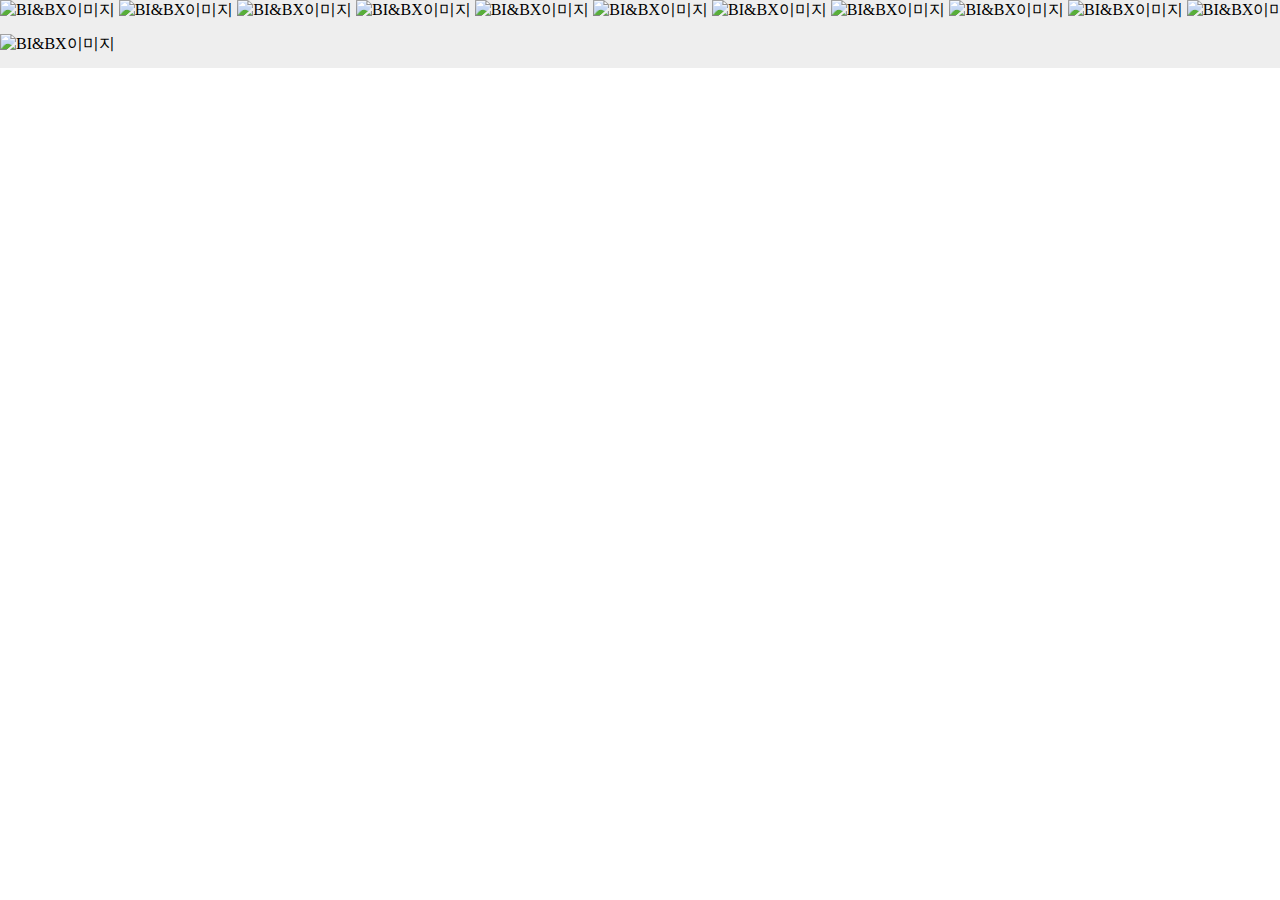
==== banner.html @ 3701a98b "Add files via upload" ====
<!DOCTYPE html>
<html lang="ko">
<head>
    <meta charset="UTF-8">
    <meta http-equiv="X-UA-Compatible" content="IE=edge">
    <meta name="viewport" content="width=device-width, initial-scale=1.0">
    <meta name="viewport" content="width=1400">
    <title>event&advertising banner</title>
    <link href="icon2.png" rel="icon" type="image/png" sizes="32X32">
</head>

<style> 
    *{margin: 0; padding: 0;}
    .box {background-color: #eee;}
    .box_inner {width: 1320px; margin: 0 auto;}
    img {width: 100%; padding-bottom: 1%;}
</style>


<body>

    <div class="box">
        <div class="box_inner">
        <img src="images/event_ad.jpg" alt="BI&BX이미지">
        <img src="images/event_ad2.jpg" alt="BI&BX이미지">
        <img src="images/event_ad3.jpg" alt="BI&BX이미지">
        <img src="images/event_ad4.jpg" alt="BI&BX이미지">
        <img src="images/event_ad5.jpg" alt="BI&BX이미지">
        <img src="images/event_ad6.jpg" alt="BI&BX이미지">
        <img src="images/event_ad7.jpg" alt="BI&BX이미지">
        <img src="images/event_ad8.jpg" alt="BI&BX이미지">
        <img src="images/event_ad9.jpg" alt="BI&BX이미지">
        <img src="images/event_ad10.jpg" alt="BI&BX이미지">
        <img src="images/event_ad11.jpg" alt="BI&BX이미지">
        <img src="images/event_ad12.jpg" alt="BI&BX이미지">
      
        </div>
    </div>
    
</body>
</html>
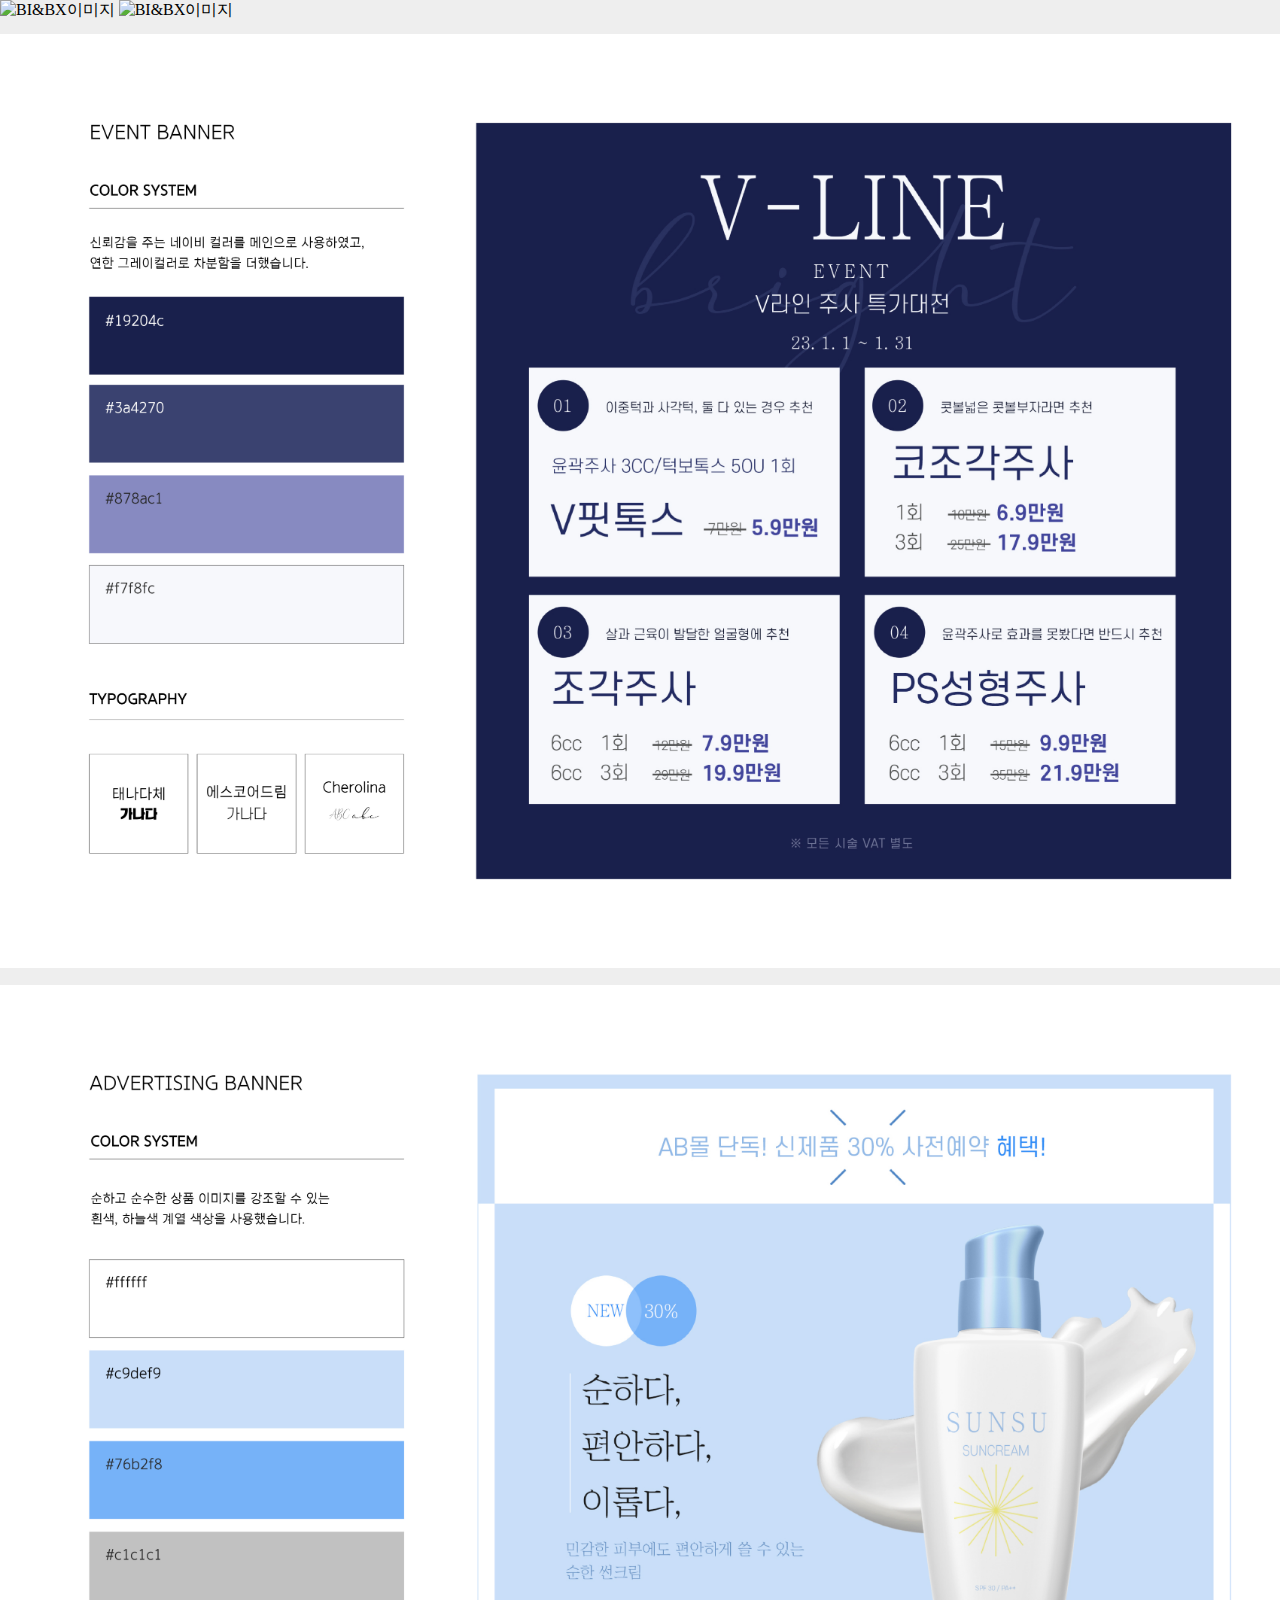
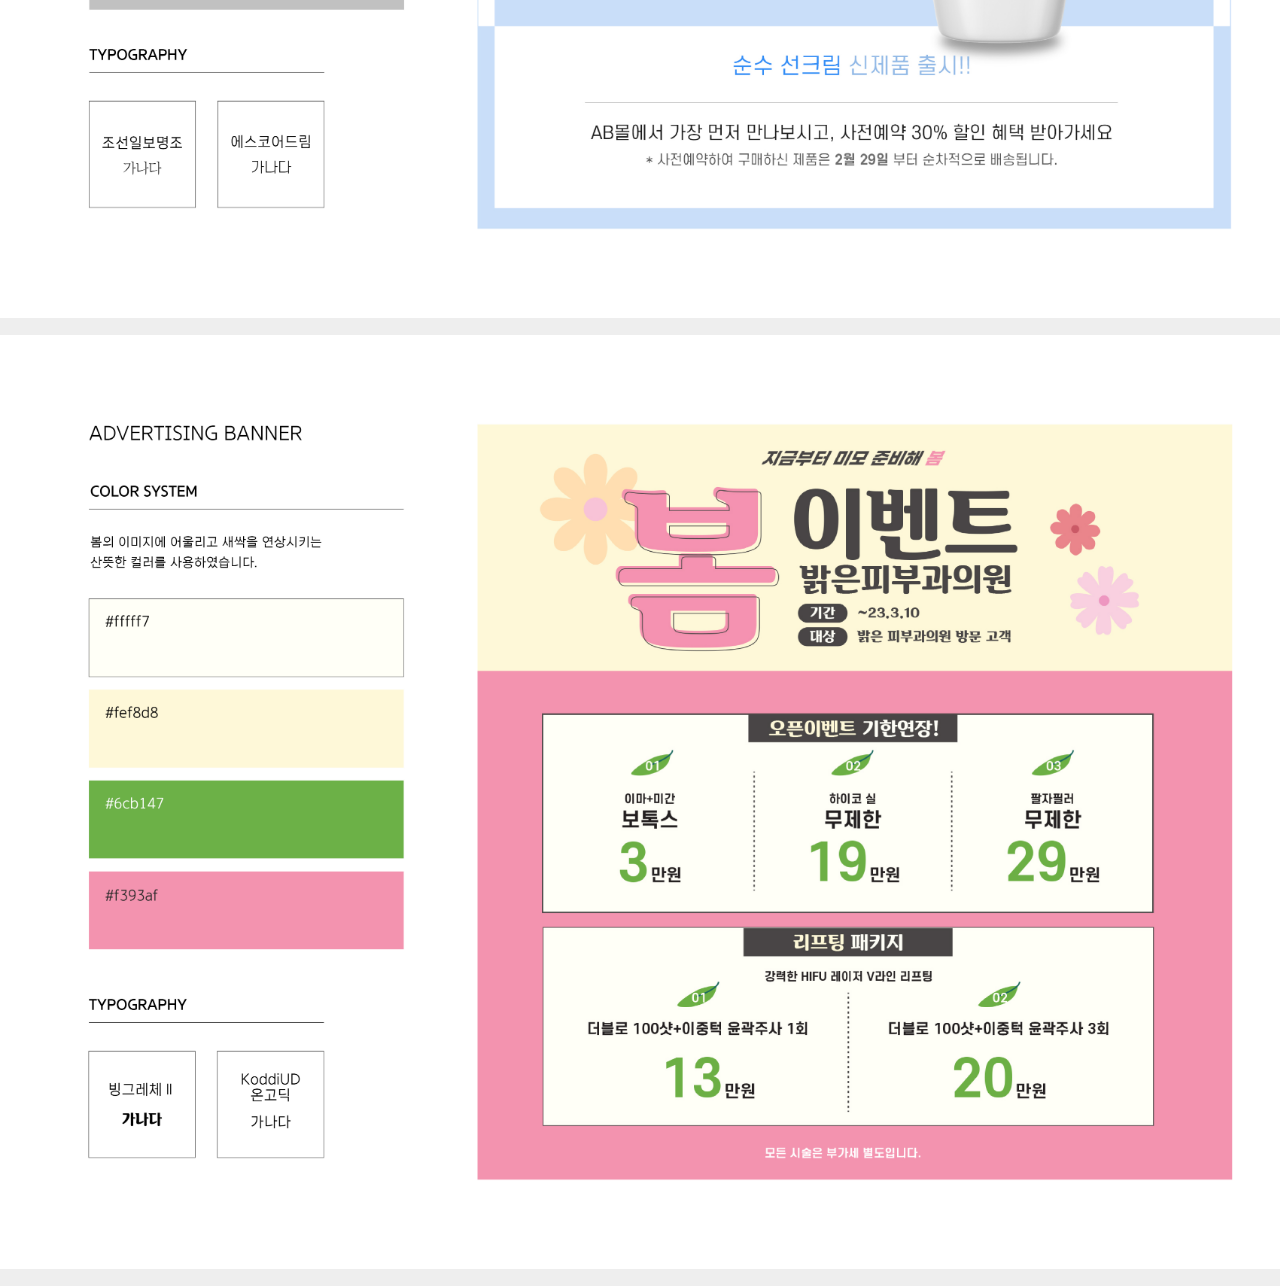
==== commit 46819a67: "Add files via upload" ====
--- a/banner.html
+++ b/banner.html
@@ -26,13 +26,13 @@
         <img src="images/event_ad3.jpg" alt="BI&BX이미지">
         <img src="images/event_ad4.jpg" alt="BI&BX이미지">
         <img src="images/event_ad5.jpg" alt="BI&BX이미지">
-        <img src="images/event_ad6.jpg" alt="BI&BX이미지">
+        <!-- <img src="images/event_ad6.jpg" alt="BI&BX이미지">
         <img src="images/event_ad7.jpg" alt="BI&BX이미지">
         <img src="images/event_ad8.jpg" alt="BI&BX이미지">
         <img src="images/event_ad9.jpg" alt="BI&BX이미지">
         <img src="images/event_ad10.jpg" alt="BI&BX이미지">
         <img src="images/event_ad11.jpg" alt="BI&BX이미지">
-        <img src="images/event_ad12.jpg" alt="BI&BX이미지">
+        <img src="images/event_ad12.jpg" alt="BI&BX이미지"> -->
       
         </div>
     </div>
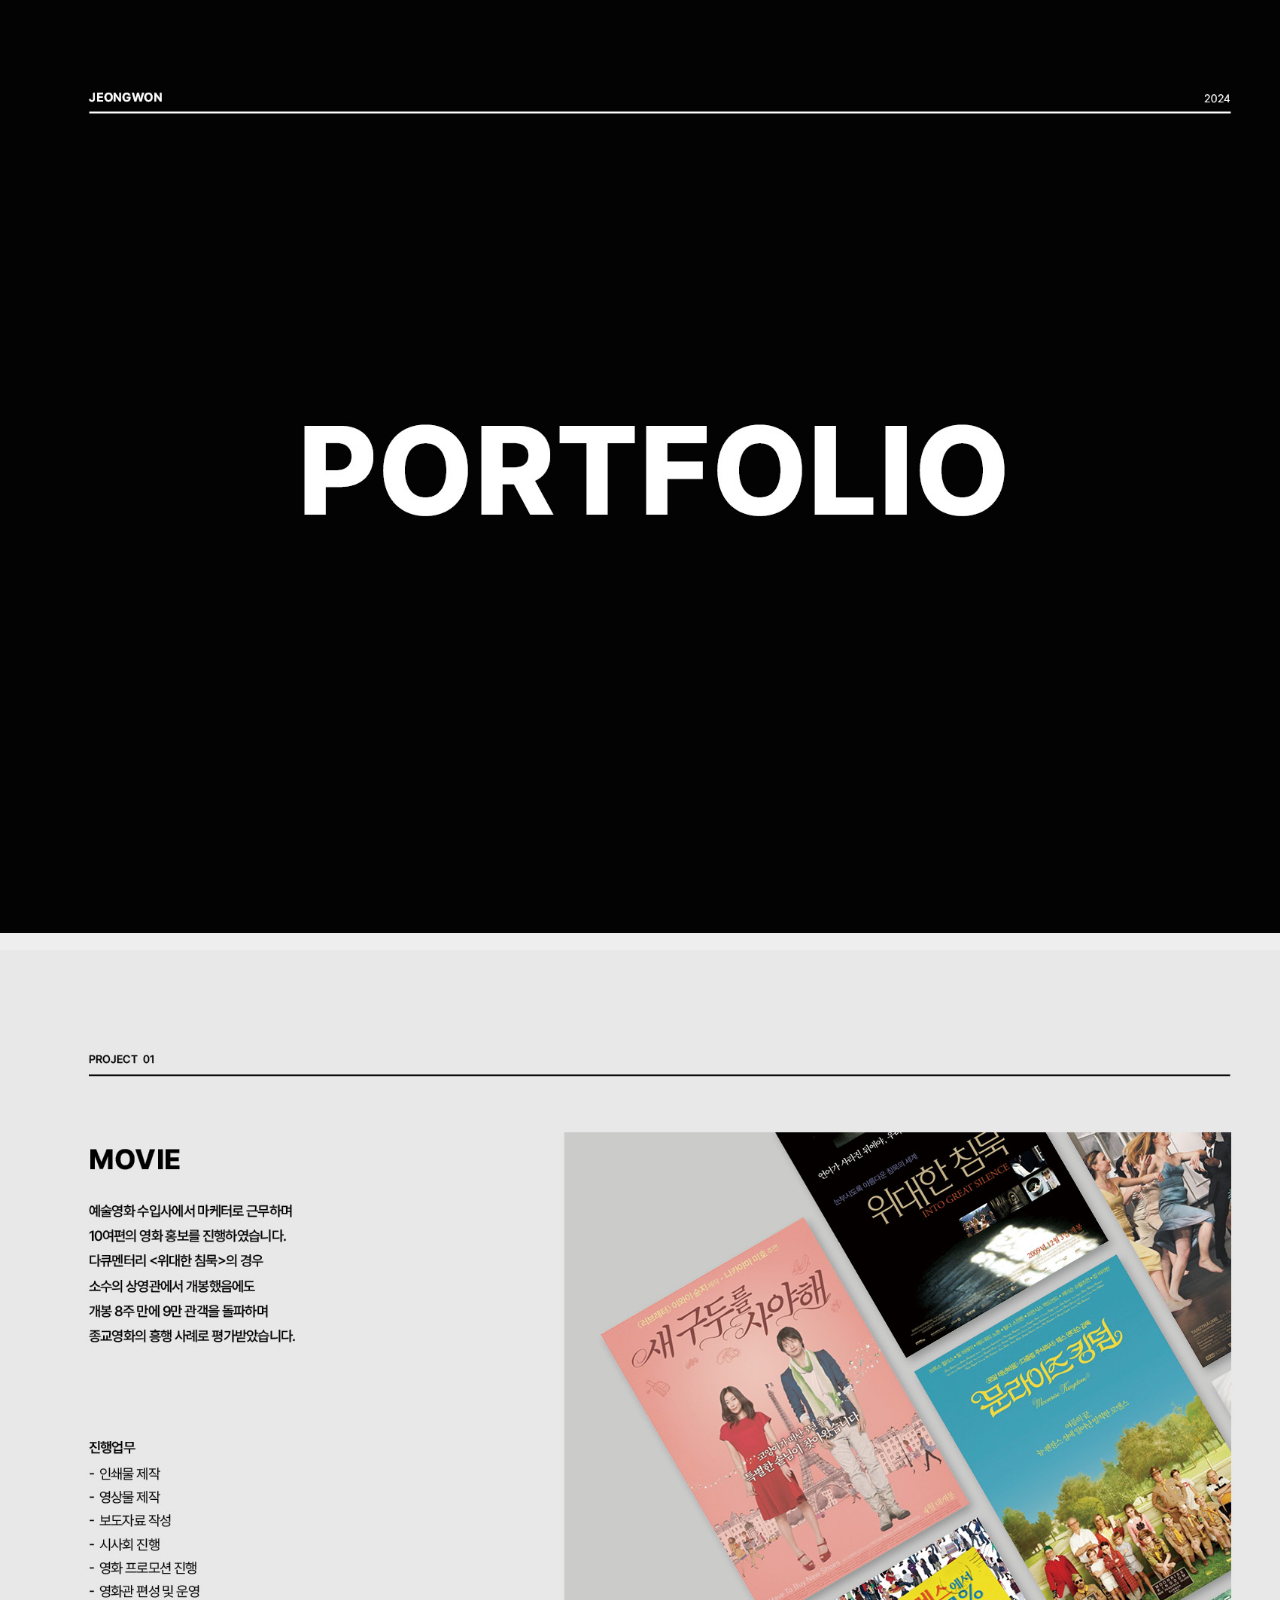
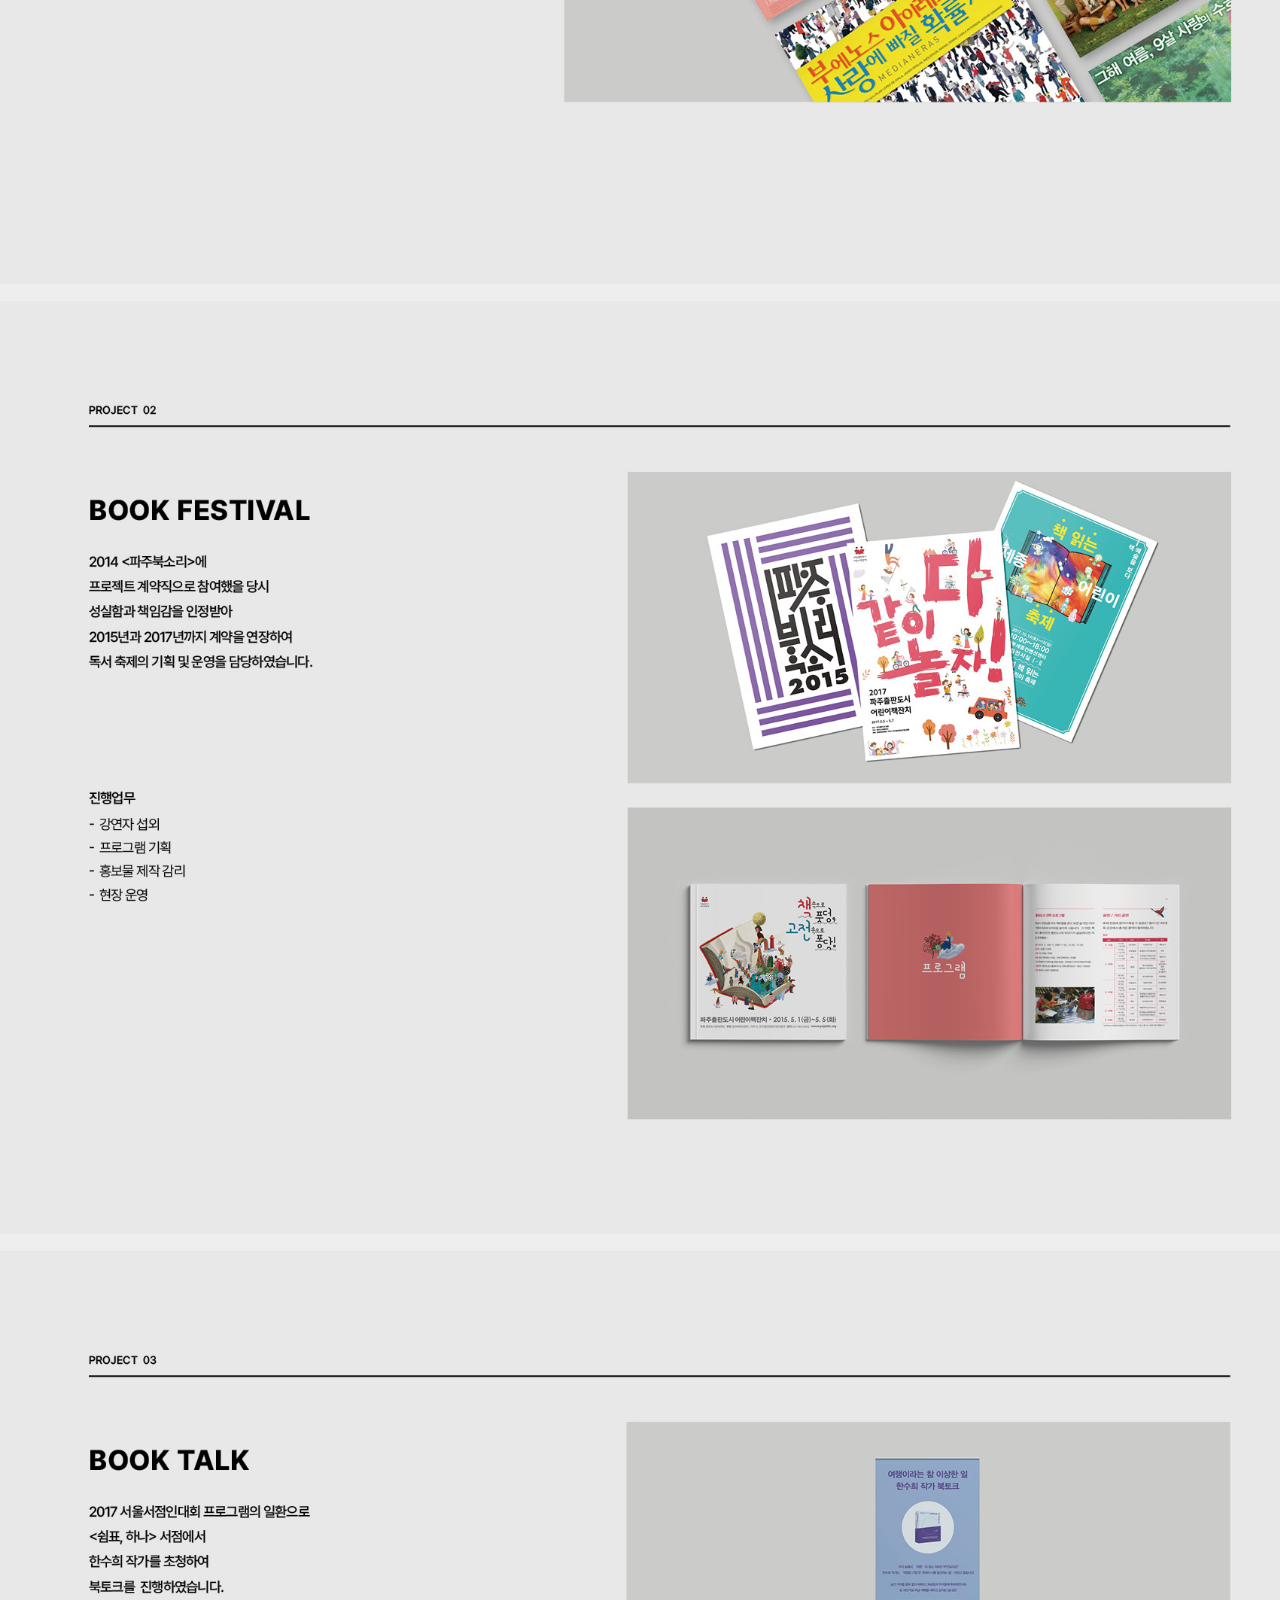
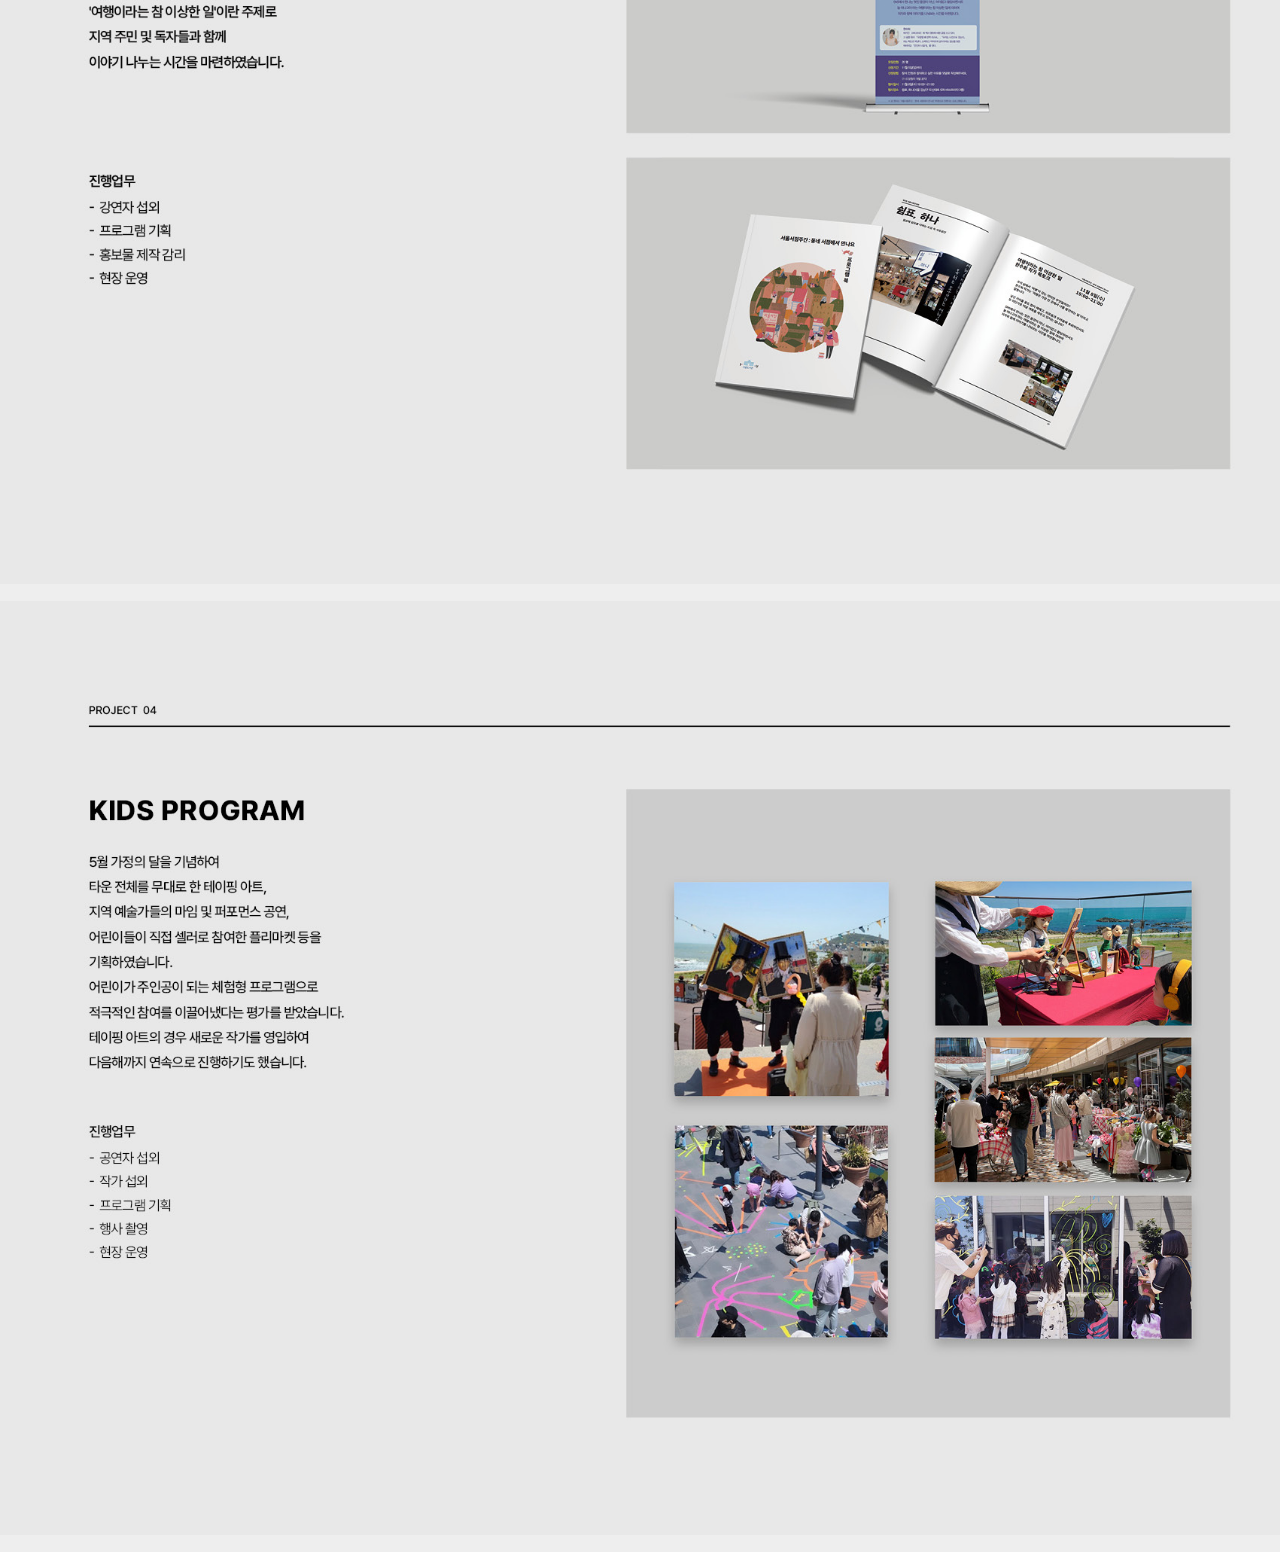
==== commit 5e862fa2: "Add files via upload" ====
--- a/banner.html
+++ b/banner.html
@@ -5,7 +5,7 @@
     <meta http-equiv="X-UA-Compatible" content="IE=edge">
     <meta name="viewport" content="width=device-width, initial-scale=1.0">
     <meta name="viewport" content="width=1400">
-    <title>event&advertising banner</title>
+    <title>portfolio</title>
     <link href="icon2.png" rel="icon" type="image/png" sizes="32X32">
 </head>
 
@@ -21,11 +21,11 @@
 
     <div class="box">
         <div class="box_inner">
-        <img src="images/event_ad.jpg" alt="BI&BX이미지">
-        <img src="images/event_ad2.jpg" alt="BI&BX이미지">
-        <img src="images/event_ad3.jpg" alt="BI&BX이미지">
-        <img src="images/event_ad4.jpg" alt="BI&BX이미지">
-        <img src="images/event_ad5.jpg" alt="BI&BX이미지">
+        <img src="images/portfolio_01.jpg" alt="BI&BX이미지">
+        <img src="images/portfolio_02.jpg" alt="BI&BX이미지">
+        <img src="images/portfolio_03.jpg" alt="BI&BX이미지">
+        <img src="images/portfolio_04.jpg" alt="BI&BX이미지">
+        <img src="images/portfolio_05.jpg" alt="BI&BX이미지">
         <!-- <img src="images/event_ad6.jpg" alt="BI&BX이미지">
         <img src="images/event_ad7.jpg" alt="BI&BX이미지">
         <img src="images/event_ad8.jpg" alt="BI&BX이미지">
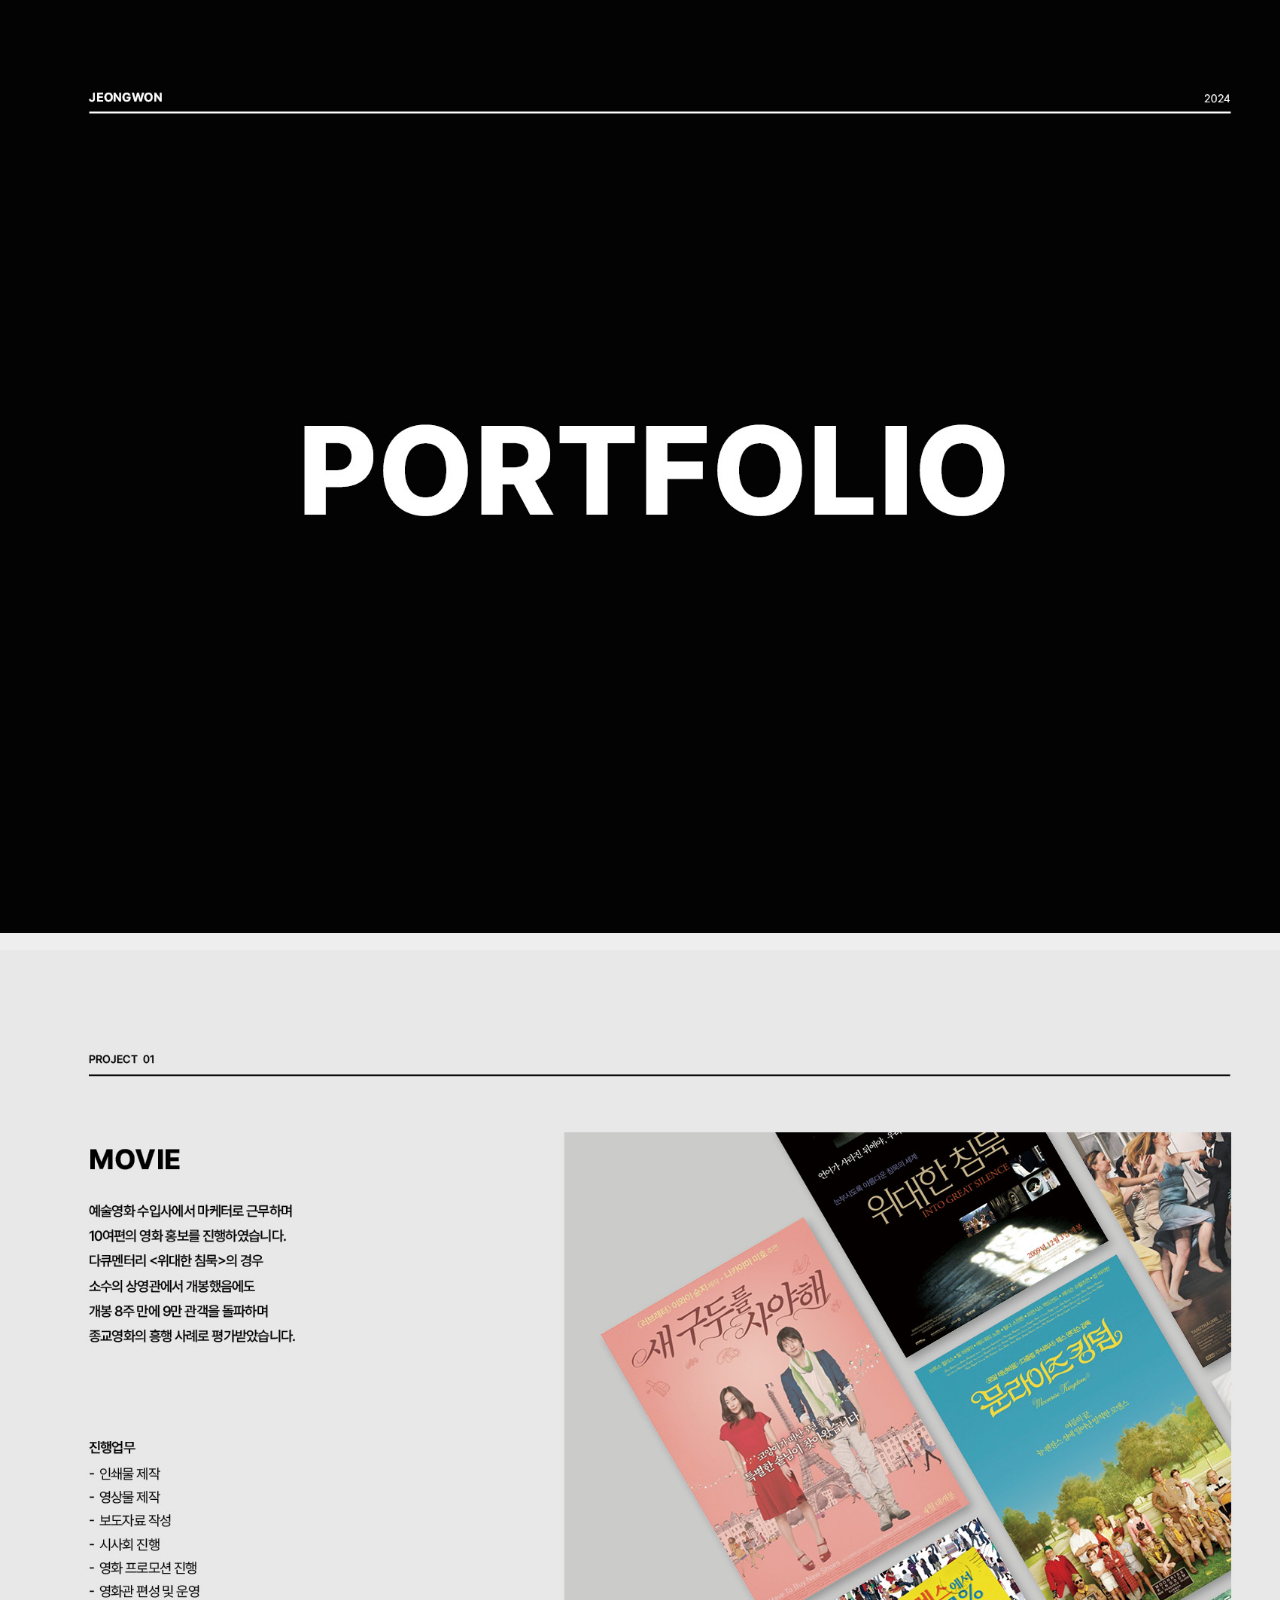
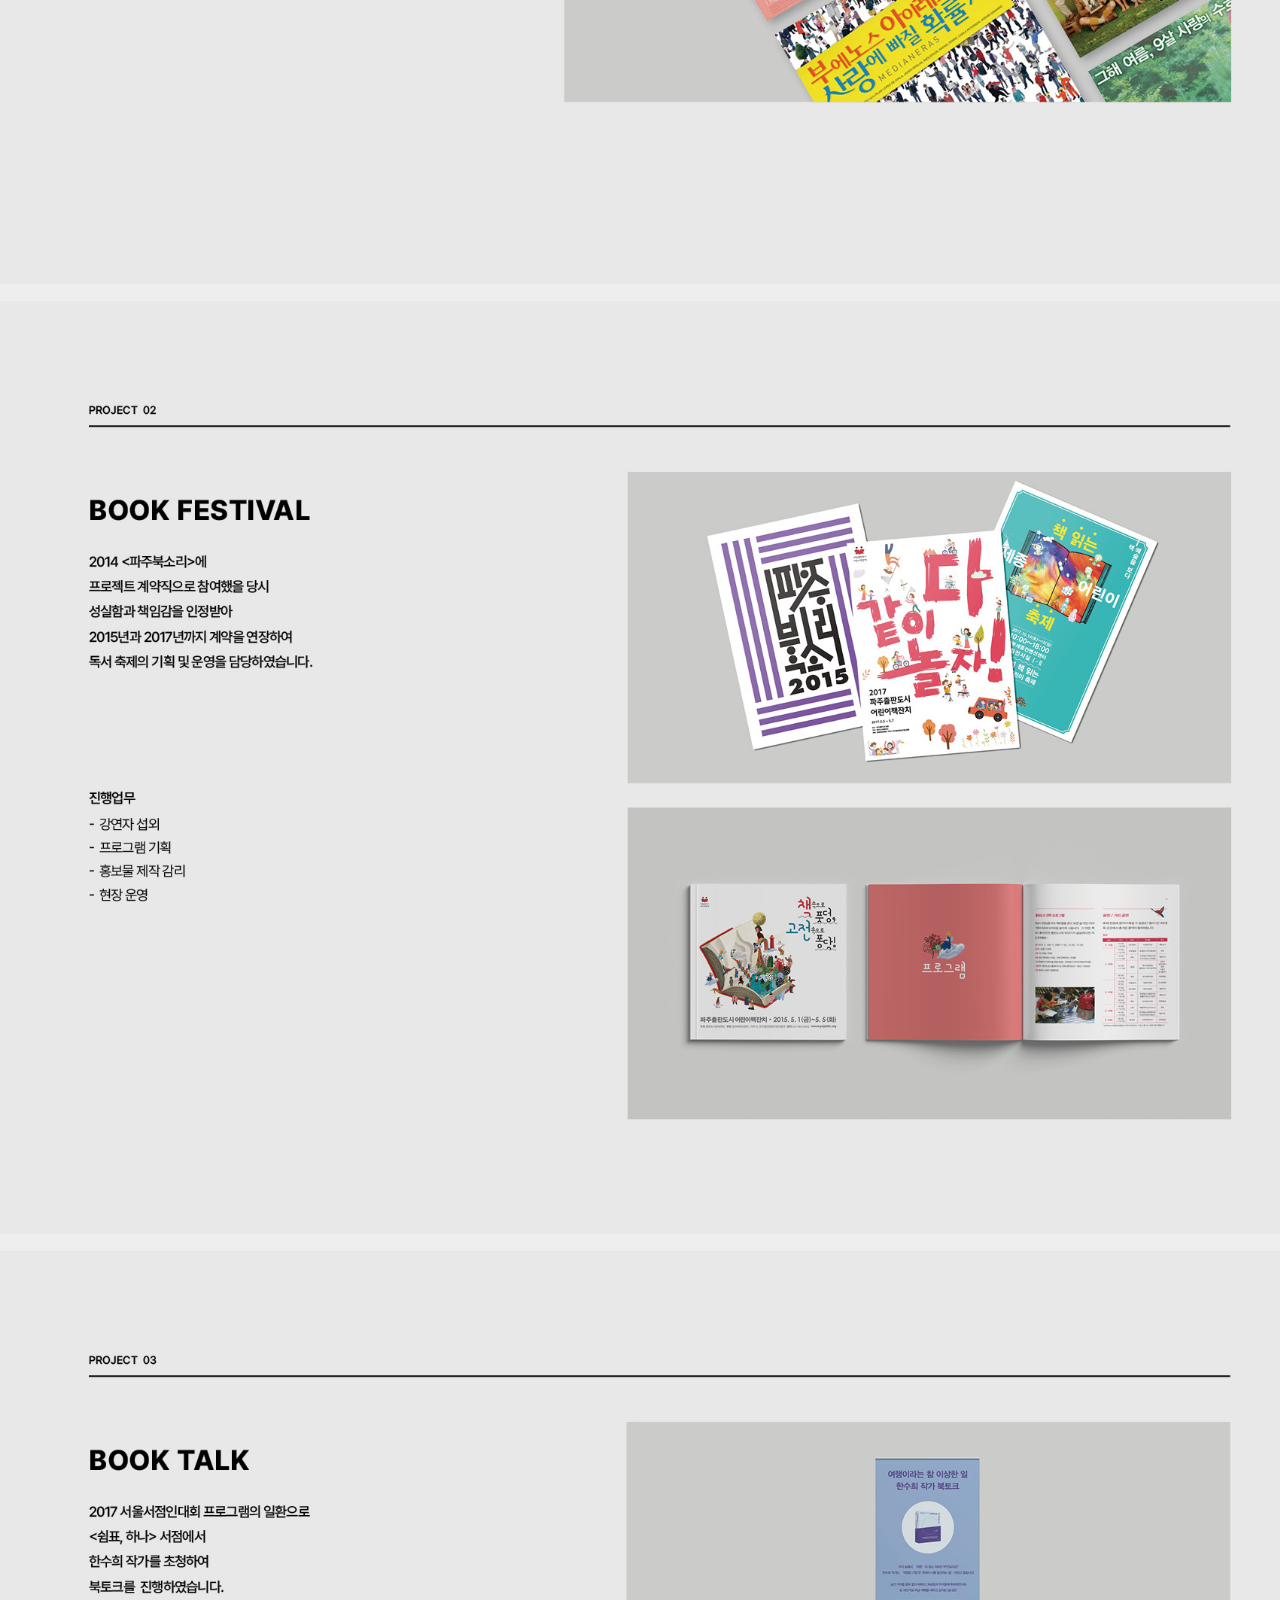
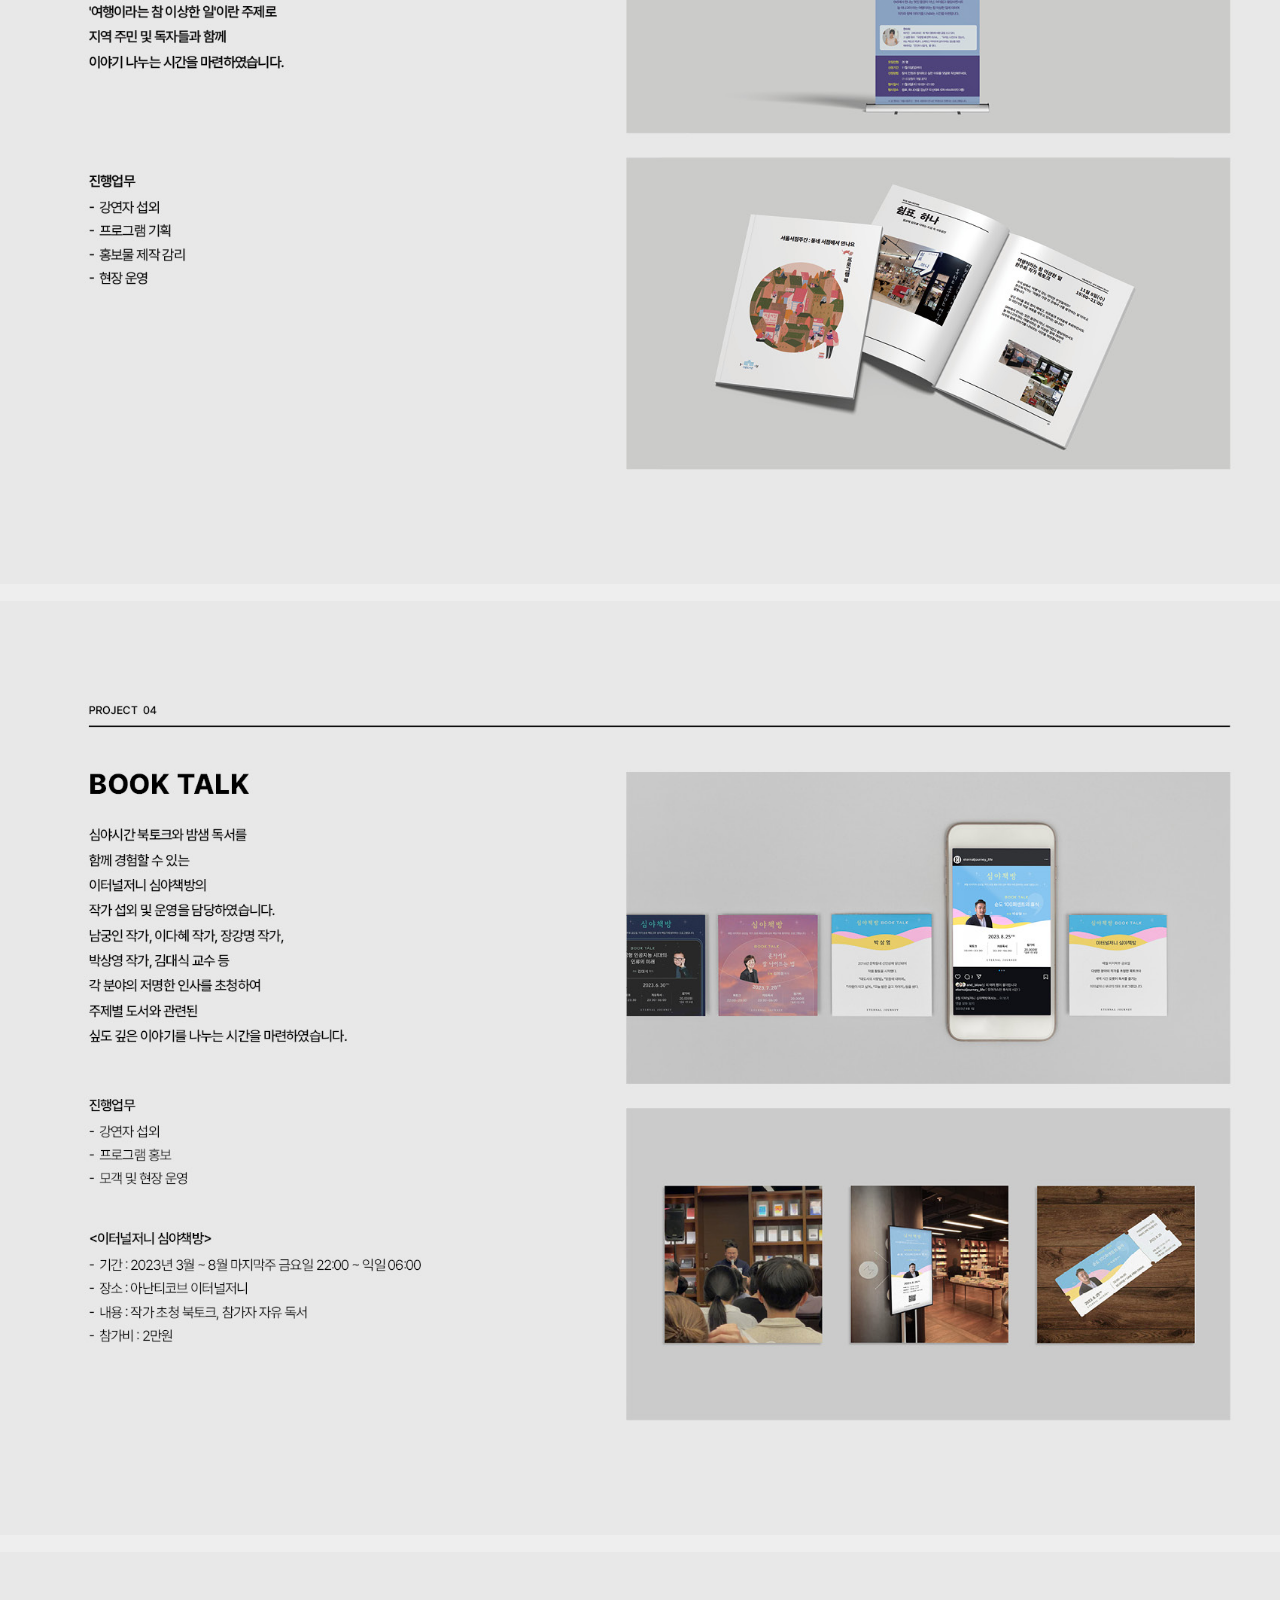
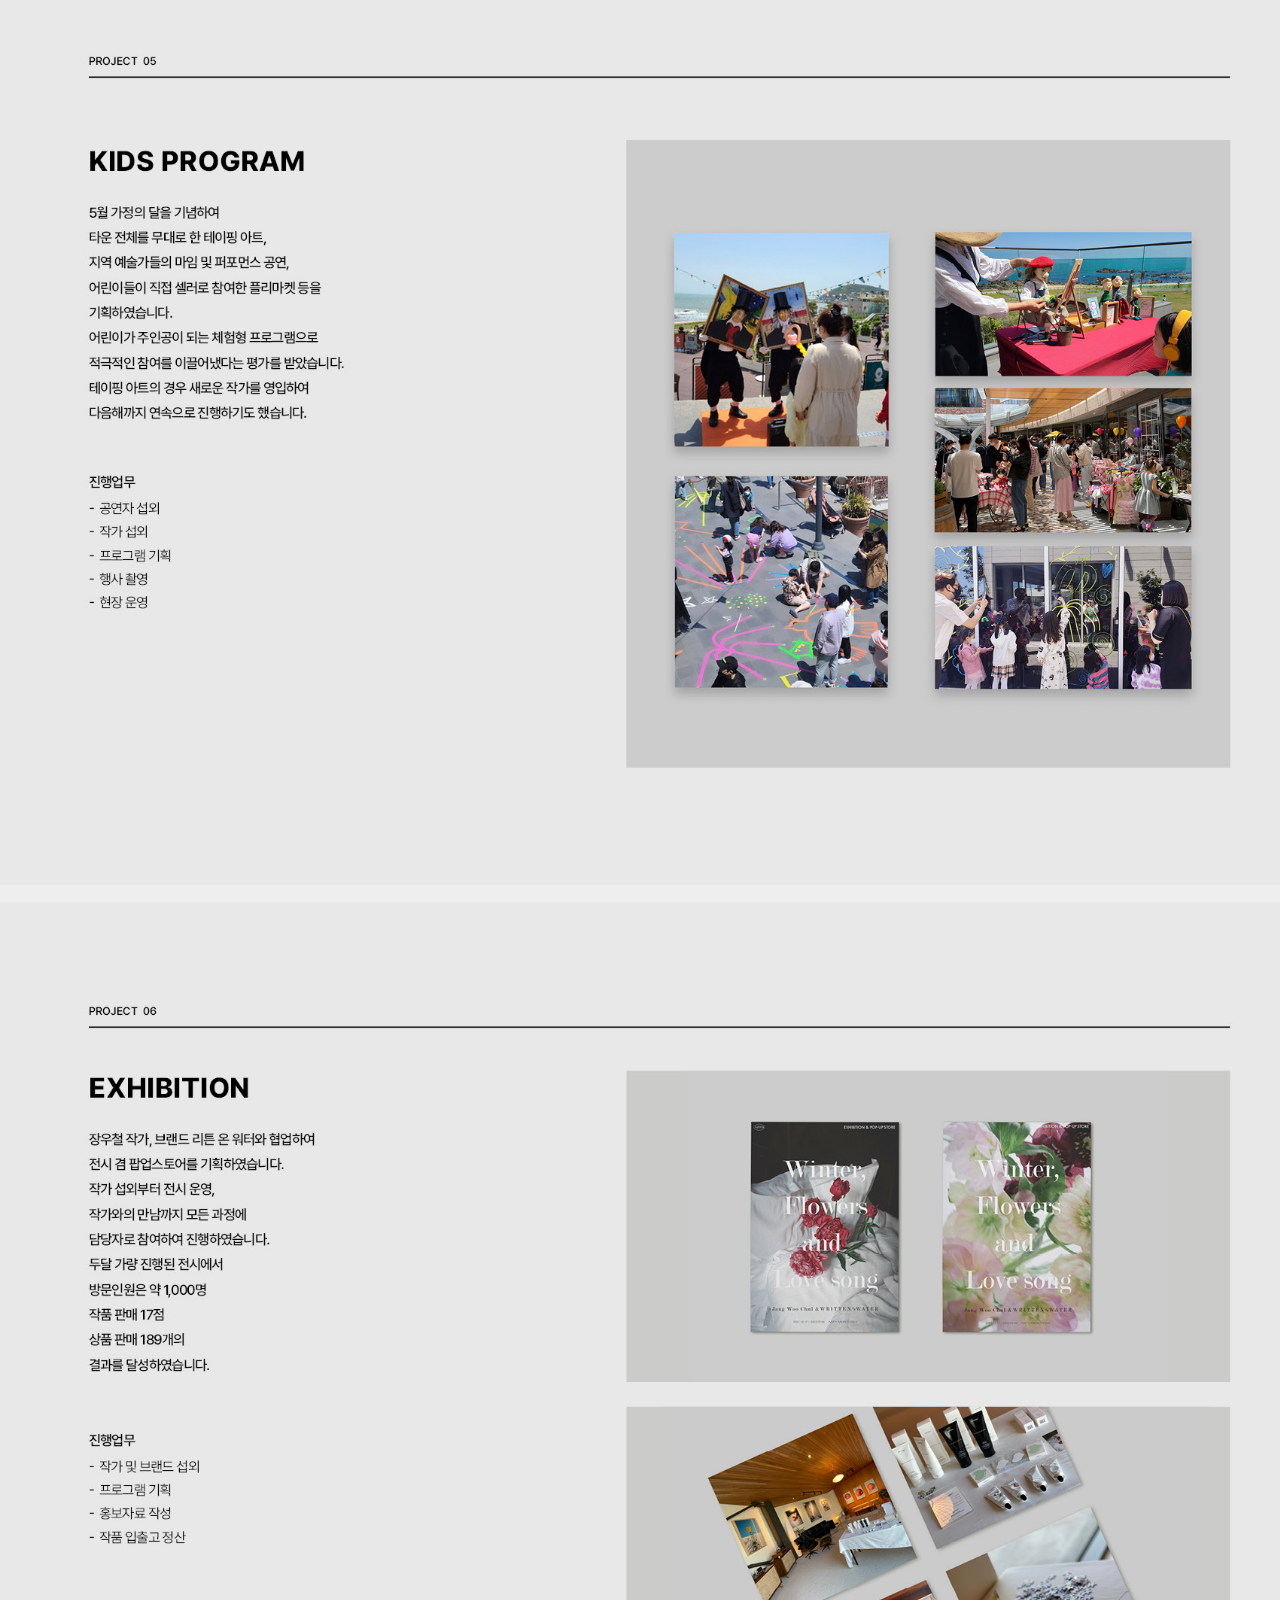
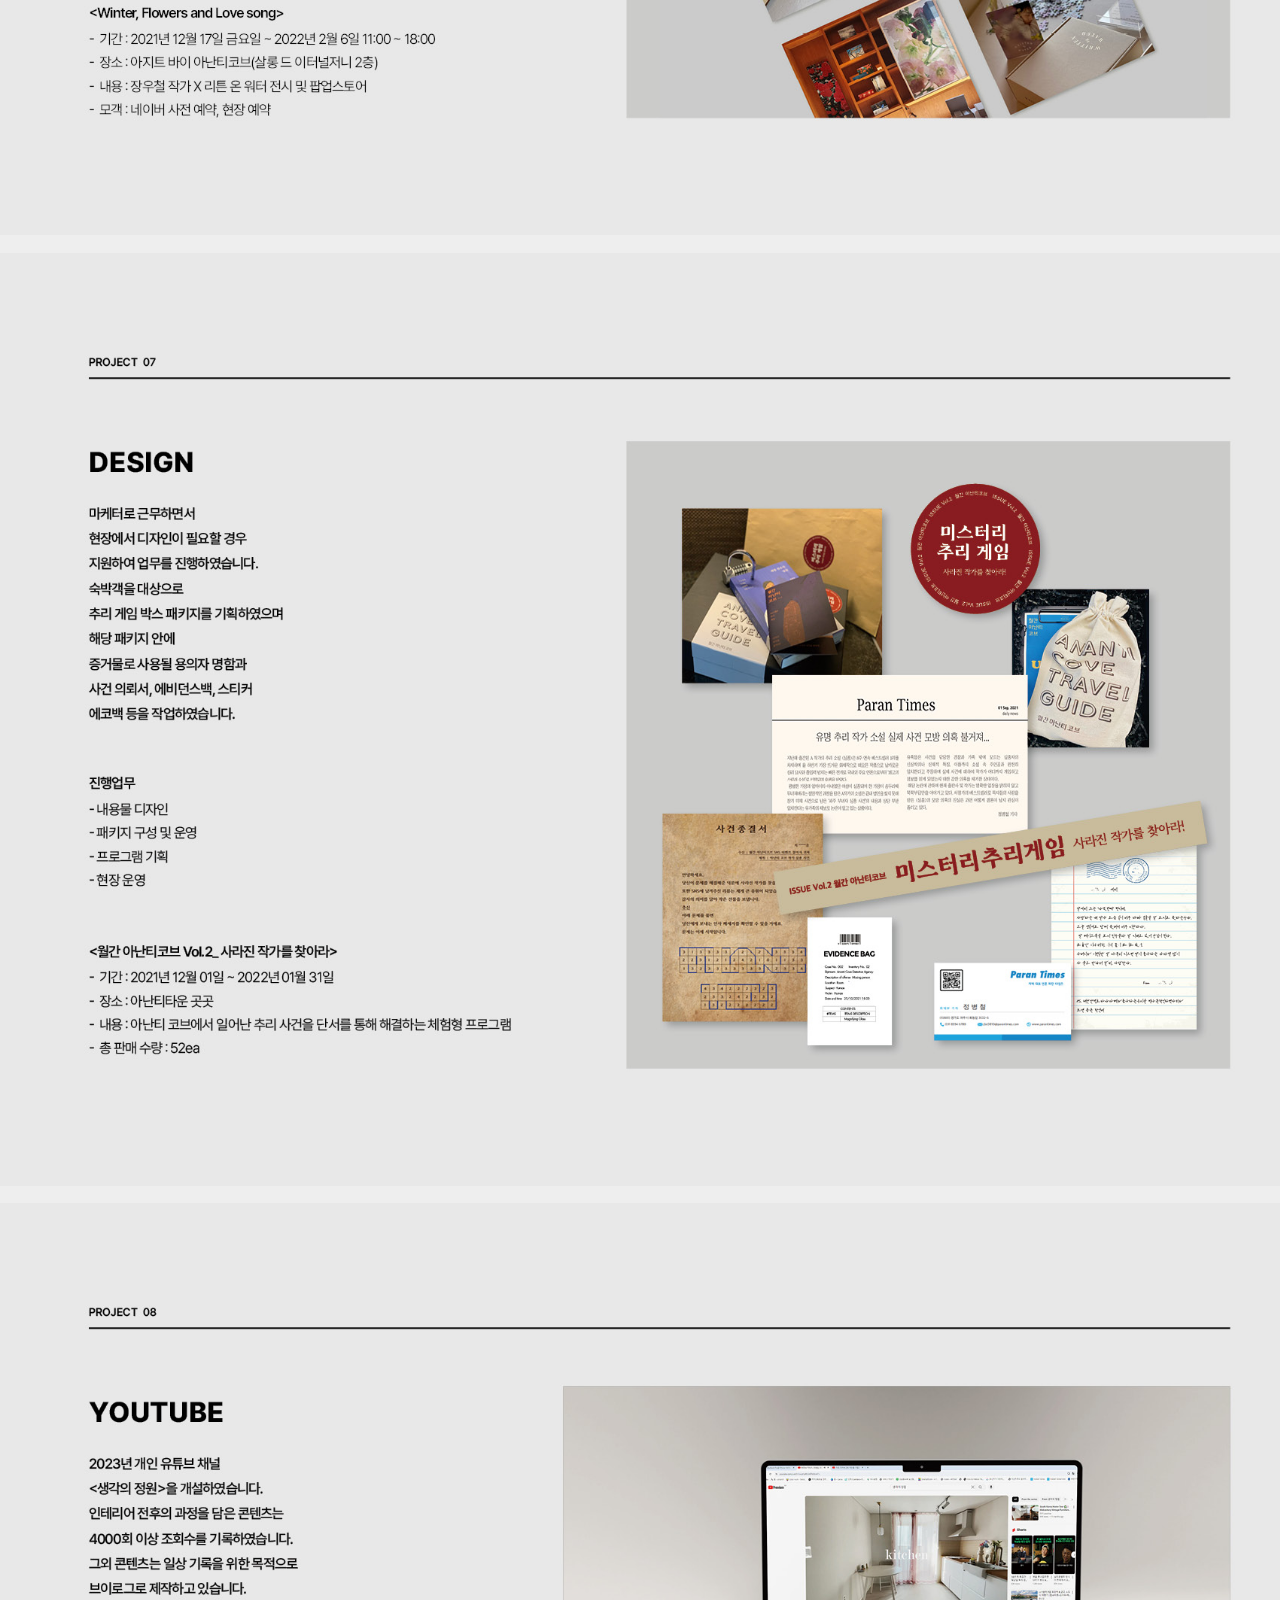
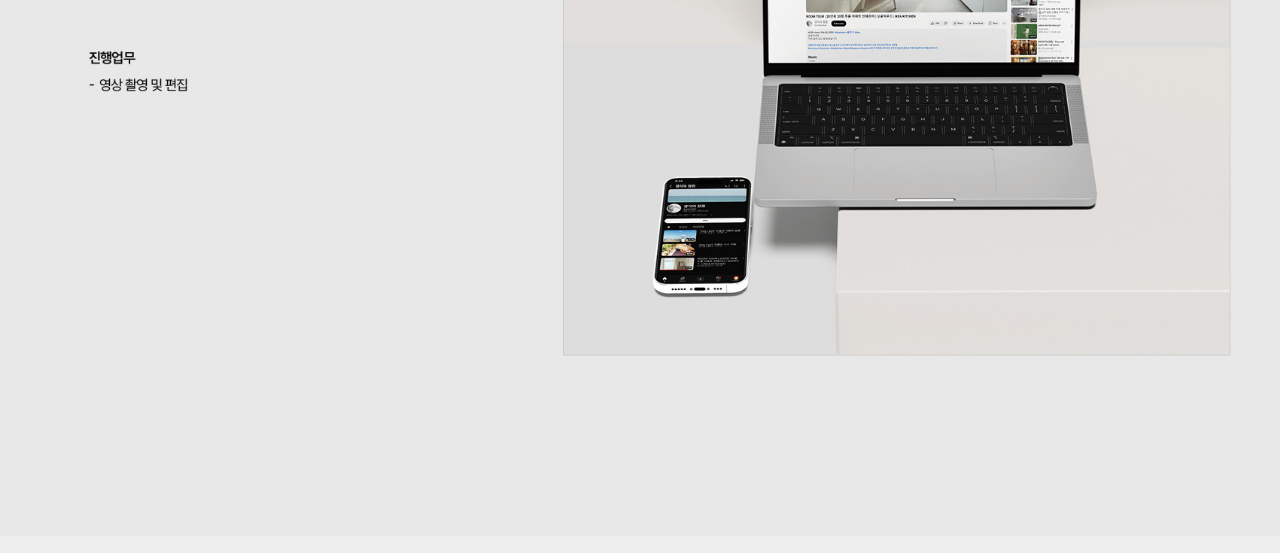
==== commit 0a9e7f3a: "Add files via upload" ====
--- a/banner.html
+++ b/banner.html
@@ -26,6 +26,10 @@
         <img src="images/portfolio_03.jpg" alt="BI&BX이미지">
         <img src="images/portfolio_04.jpg" alt="BI&BX이미지">
         <img src="images/portfolio_05.jpg" alt="BI&BX이미지">
+        <img src="images/portfolio_06.jpg" alt="BI&BX이미지">
+        <img src="images/portfolio_07.jpg" alt="BI&BX이미지">
+        <img src="images/portfolio_08.jpg" alt="BI&BX이미지">
+        <img src="images/portfolio_09.jpg" alt="BI&BX이미지">
         <!-- <img src="images/event_ad6.jpg" alt="BI&BX이미지">
         <img src="images/event_ad7.jpg" alt="BI&BX이미지">
         <img src="images/event_ad8.jpg" alt="BI&BX이미지">
